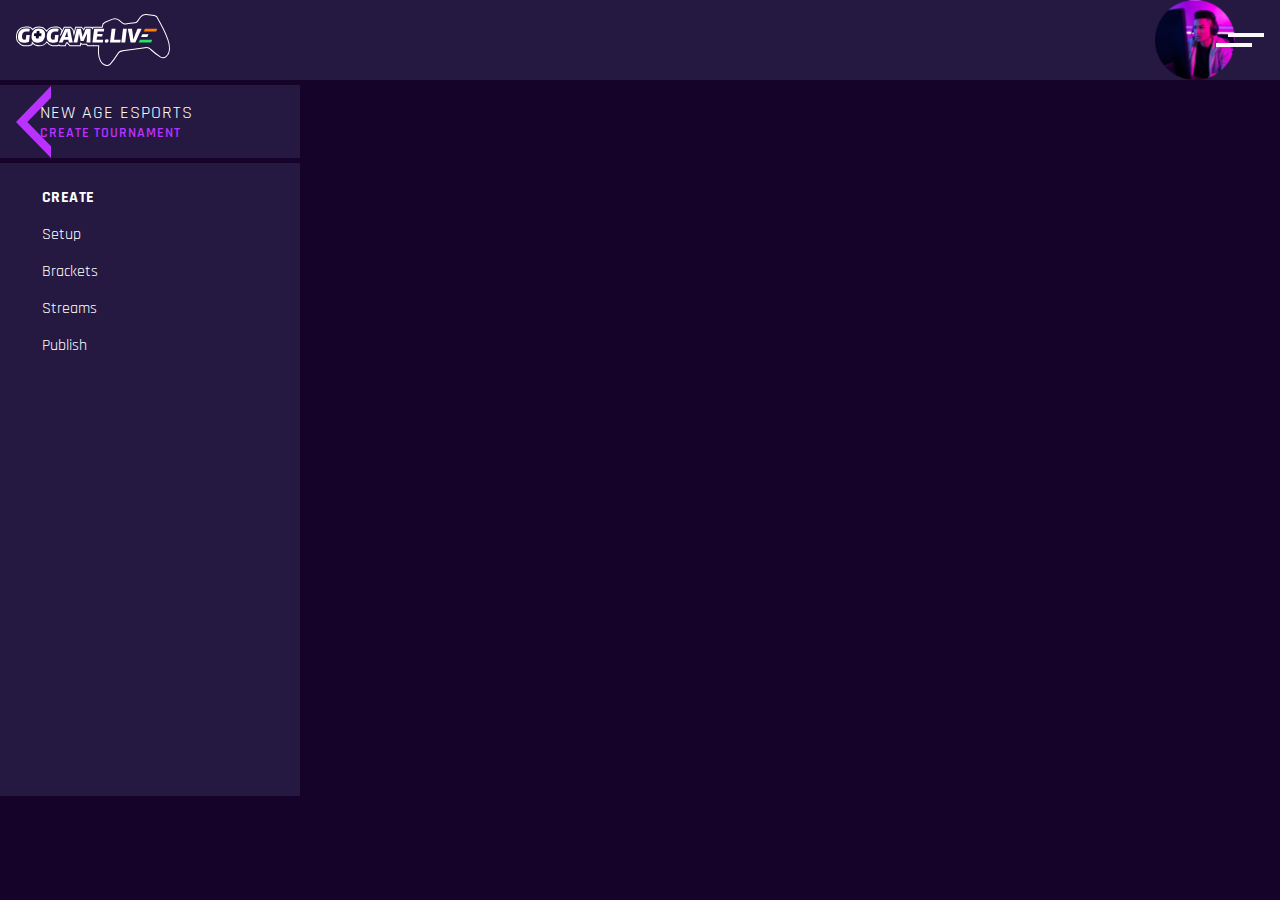
==== index.html @ 20fae4df "header-part and left-side" ====
<!DOCTYPE html>
<html lang="en">

<head>
  <meta charset="UTF-8">
  <meta http-equiv="X-UA-Compatible" content="IE=edge">
  <meta name="viewport" content="width=device-width, initial-scale=1.0">
  <link rel="stylesheet" href="./assets/css/style.css">
  <title>GoLive</title>
</head>

<body class="container full-height-grow">

  <header class="main-header">
    <nav class="main-nav">
      <a href="/" class="brand-logo">
        <img src="./assets/images/Logo.svg" />
      </a>
      <a href="/" class="player-img">
        <img src="./assets/images/player-img.svg" />
      </a>
      <a href="/" class="menu-icon">
        <img src="./assets/images/menu-icon.svg" />
      </a>
    </nav>
  </header>
  <section class="main-section">
    <div class="left-sidebar">
      <div class="new-age-esport">
        <div class="arrow-img">
          <img src="assets/images/arrow-left.svg" />
        </div>
        <div class="text-left-sidebar">
          <p class="new-age-esport-text">
            NEW AGE ESPORTS</p>
          <p class="create-tour-text">
            CREATE TOURNAMENT</p>
        </div>
      </div>
      <div class="create-share">
        <div class="create-content">
          <p class="create-share-heading">CREATE</p>
          <div>
            <p>Setup</p>
            <p>Brackets</p>
            <p>Streams</p>
            <p>Publish</p>
          </div>
        </div>
        <div class="share-content">

        </div>
      </div>
    </div>

    <div class="right-section">

    </div>
  </section>
</body>

</html>
---- assets/css/style.css ----
@import url('https://fonts.googleapis.com/css2?family=Rajdhani&display=swap');
*, *::before, *::after {
  box-sizing: border-box;
}

body {
  padding: 0;
  margin: 0;
  background-color: #16032A;
  font-family: Rajdhani;
  color: white;
  min-height: 100vh;
}

.full-height-grow {
  display: flex;
  flex-direction: column;
}

.main-nav {
  display: flex;
  background-color: #251942;
  margin: 0;
  padding: 0;
  overflow: hidden;
  /* position: fixed; */
}

.brand-logo {
  display: flex;
  align-items: center;
  margin-left: 1rem;
}

.player-img {
  display: flex;
  justify-content: space-between;
  margin-left: auto;
}

.menu-icon {
  display: flex;
  margin: 1rem;
}

.main-section {
  display: flex;
  flex-direction: row;
}

.left-sidebar {
  display: flex;
  flex-direction: column;
  overflow: hidden;
  position: fixed;
}

.new-age-esport {
  display: flex;
  background-color: #251942;
  margin-top: 0.3rem;
  min-width: 18.75rem;
}

.arrow-img {
  display: flex;
  margin-top: 0.05rem;
  margin-left: 1rem;
}

.text-left-sidebar {
  margin: 1rem;
  text-align: left;
}

.new-age-esport-text {
  margin: 0;
  font-size: 18px;
  font-weight: normal;
  letter-spacing: 1px;
}

.create-tour-text {
  margin: 0;
  font-size: 14px;
  color: #BA32FF;
  font-weight: 600;
  letter-spacing: 1px;
}

.create-share {
  display: flex;
  flex-direction: column;
  background-color: #251942;
  margin-top: 0.3rem;
  min-width: 18.75rem;
  min-height: 39.563rem;
  padding-left: 2.6rem;
  padding-top: 0.5rem;
  text-align: left;
}

.create-share-heading {
  font-weight: bold;
  letter-spacing: 0.56px;
}
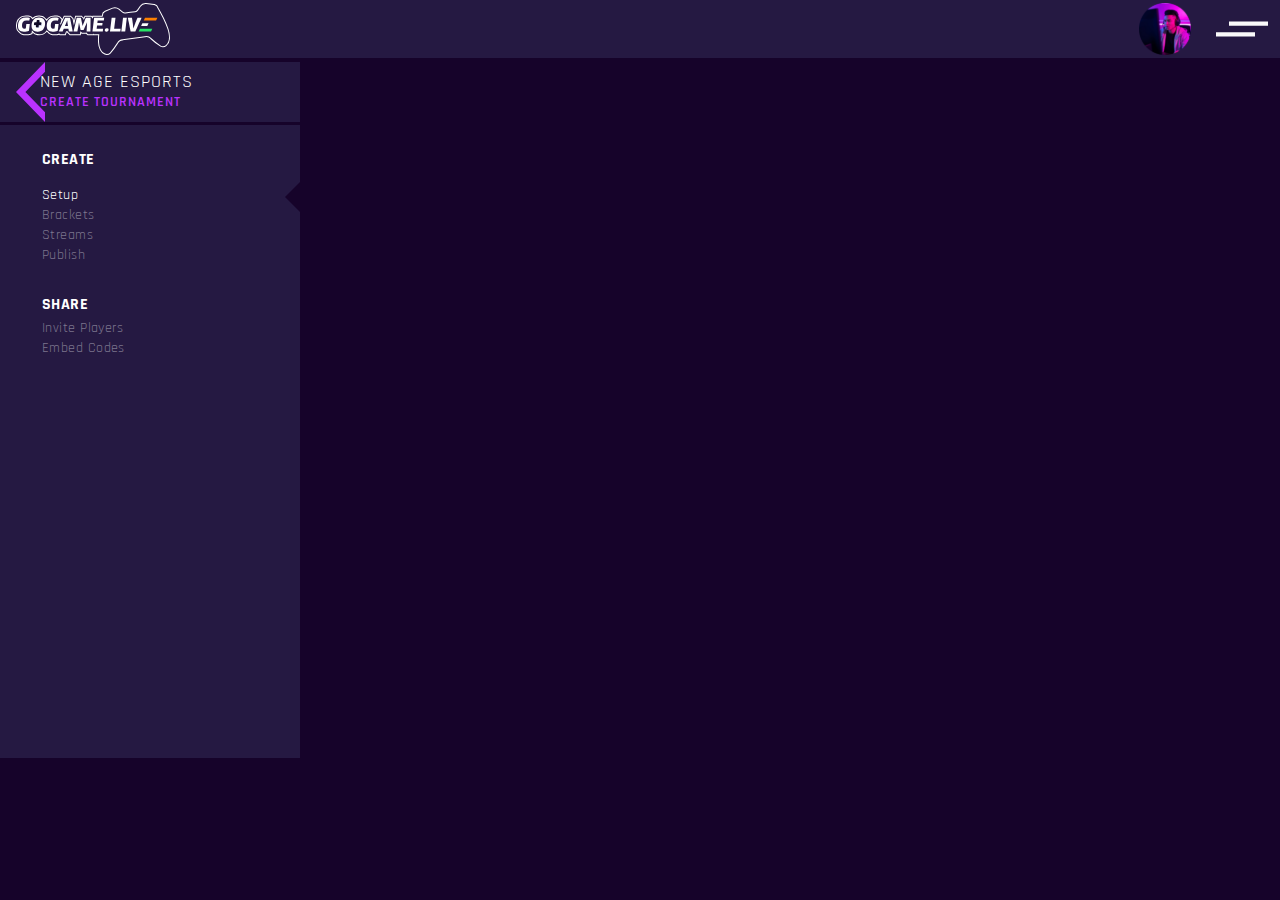
==== commit d1a2904f: "left sidebar with arrow" ====
--- a/index.html
+++ b/index.html
@@ -17,7 +17,7 @@
         <img src="./assets/images/Logo.svg" />
       </a>
       <a href="/" class="player-img">
-        <img src="./assets/images/player-img.svg" />
+        <img class="player-images" src="./assets/images/player-img.svg" />
       </a>
       <a href="/" class="menu-icon">
         <img src="./assets/images/menu-icon.svg" />
@@ -37,18 +37,27 @@
             CREATE TOURNAMENT</p>
         </div>
       </div>
-      <div class="create-share">
+      <div class="create-share box arrow-right">
         <div class="create-content">
           <p class="create-share-heading">CREATE</p>
-          <div>
+          <div class="create-share-sub">
             <p>Setup</p>
-            <p>Brackets</p>
-            <p>Streams</p>
-            <p>Publish</p>
+
+            <div class="create-share-content">
+              <p class="create-share-subcontent">Brackets</p>
+              <p class="create-share-subcontent">Streams</p>
+              <p class="create-share-subcontent">Publish</p>
+            </div>
           </div>
         </div>
-        <div class="share-content">
-
+        <div class="share-content ">
+          <p class="create-share-heading">SHARE</p>
+          <div class="create-share-sub">
+            <div class="create-share-content">
+              <p class="create-share-subcontent">Invite Players</p>
+              <p class="create-share-subcontent">Embed Codes</p>
+            </div>
+          </div>
         </div>
       </div>
     </div>
--- a/assets/css/style.css
+++ b/assets/css/style.css
@@ -17,19 +17,26 @@
   flex-direction: column;
 }
 
+.main-header {
+  position: fixed;
+  /* top: 0; */
+  /* left: 0; */
+  /* margin: auto; */
+  width: 100%;
+}
+
 .main-nav {
   display: flex;
   background-color: #251942;
   margin: 0;
   padding: 0;
-  overflow: hidden;
-  /* position: fixed; */
 }
 
 .brand-logo {
   display: flex;
   align-items: center;
-  margin-left: 1rem;
+  /* margin-left: 1rem; */
+  margin: 0.2rem 1rem;
 }
 
 .player-img {
@@ -38,9 +45,15 @@
   margin-left: auto;
 }
 
+.player-images{
+  /* padding: 0rem; */
+  margin: 0.2rem 1rem;
+}
+
 .menu-icon {
   display: flex;
-  margin: 1rem;
+  /* margin: 1rem; */
+  margin: 0.2rem 1rem;
 }
 
 .main-section {
@@ -51,6 +64,7 @@
 .left-sidebar {
   display: flex;
   flex-direction: column;
+  margin-top: 3.85rem;
   overflow: hidden;
   position: fixed;
 }
@@ -58,8 +72,8 @@
 .new-age-esport {
   display: flex;
   background-color: #251942;
-  margin-top: 0.3rem;
   min-width: 18.75rem;
+  min-height: 3.75rem;
 }
 
 .arrow-img {
@@ -69,7 +83,7 @@
 }
 
 .text-left-sidebar {
-  margin: 1rem;
+  margin: 0.5rem 0.5rem 0.5rem 1rem;
   text-align: left;
 }
 
@@ -89,10 +103,8 @@
 }
 
 .create-share {
-  display: flex;
-  flex-direction: column;
   background-color: #251942;
-  margin-top: 0.3rem;
+  margin-top: 0.2rem;
   min-width: 18.75rem;
   min-height: 39.563rem;
   padding-left: 2.6rem;
@@ -100,7 +112,37 @@
   text-align: left;
 }
 
+.create-share.arrow-right:after {
+  content: " ";
+  position: absolute;
+  right: 0px;
+  top: 120px;
+  border-top: 15px solid transparent;
+  border-right: 15px solid #16032A;
+  border-left: none;
+  border-bottom: 15px solid transparent;
+}
+
 .create-share-heading {
   font-weight: bold;
   letter-spacing: 0.56px;
+}
+
+.create-share-sub{
+  font-size: 14px;
+  font-weight: medium;
+  letter-spacing: 0.49px;
+  margin: 0;
+}
+
+.create-share-content{
+  color: #7C758D;
+}
+
+.create-share-subcontent{
+  margin-top: -12px;
+}
+
+.share-content{
+  margin-top: 30px;
 }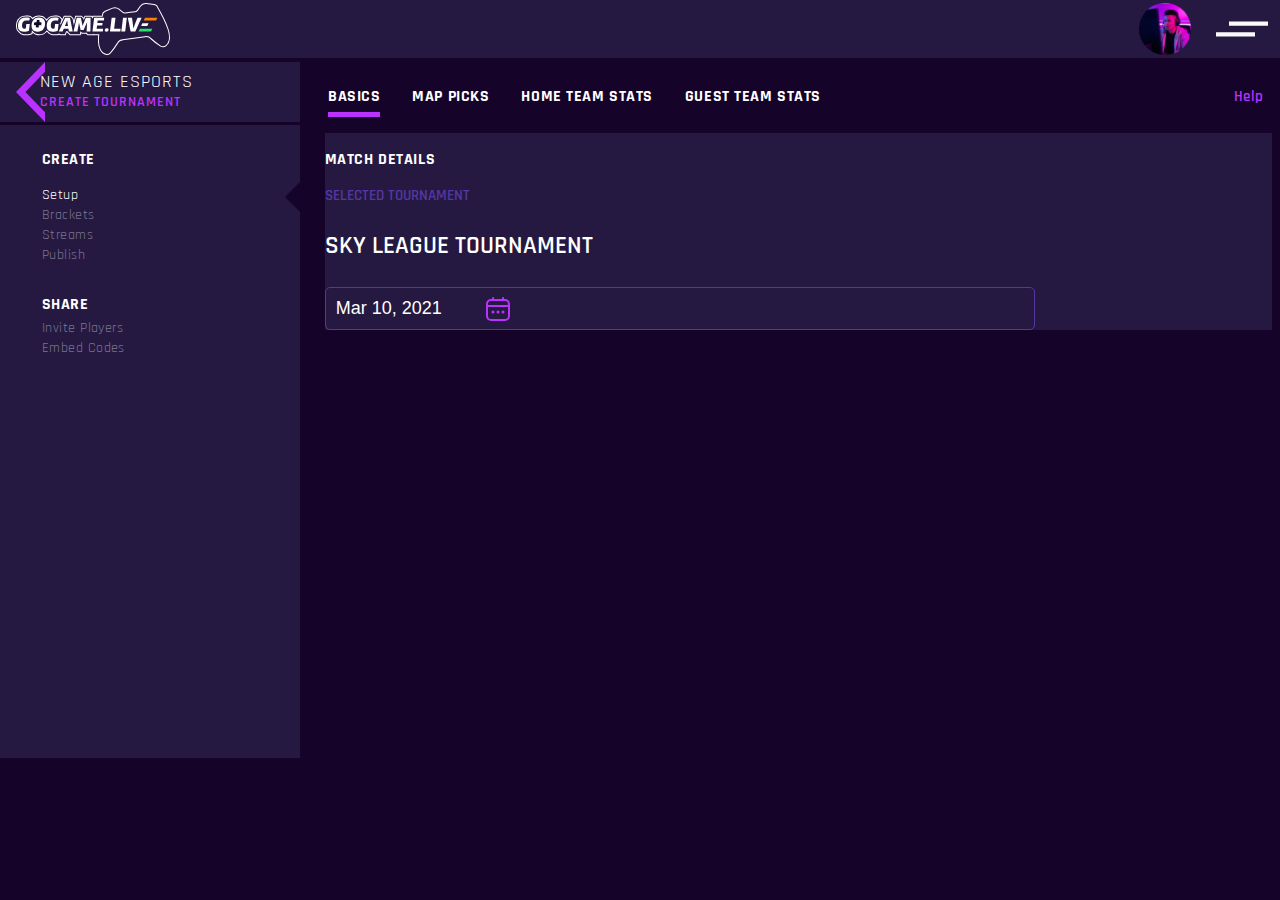
==== commit 3bec71e2: "bsaics page" ====
--- a/index.html
+++ b/index.html
@@ -25,7 +25,7 @@
     </nav>
   </header>
   <section class="main-section">
-    <div class="left-sidebar">
+    <div class="left-parameter left-sidebar">
       <div class="new-age-esport">
         <div class="arrow-img">
           <img src="assets/images/arrow-left.svg" />
@@ -42,7 +42,6 @@
           <p class="create-share-heading">CREATE</p>
           <div class="create-share-sub">
             <p>Setup</p>
-
             <div class="create-share-content">
               <p class="create-share-subcontent">Brackets</p>
               <p class="create-share-subcontent">Streams</p>
@@ -63,6 +62,33 @@
     </div>
 
     <div class="right-section">
+      <div class="secondary-head">
+        <ul class="list-under-bar">
+          <li><a href="./index.html" class="left-head current">BASICS</a></li>
+          <li><a href="#" class="left-head">MAP PICKS</a></li>
+          <li><a href="#" class="left-head">HOME TEAM STATS</a></li>
+          <li><a href="#" class="left-head">GUEST TEAM STATS</a></li>
+
+          <div class="help-text">
+            <a href="#">Help</a>
+          </div>
+        </ul>
+      </div>
+
+      <div class="basics">
+        <div class="match-details">
+          <p class="create-share-heading">MATCH DETAILS</p>
+          <p class="selected-tour">SELECTED TOURNAMENT</p>
+          <p class="sky-league-tour">SKY LEAGUE TOURNAMENT</p>
+
+          <div class="input-field">
+            <input type="calender" class="input-class" name="search" value="Mar 10, 2021" />
+            <img class="calender-icon" src="./assets/images/fi-rr-calendar.svg" />
+          </div>
+        </div>
+      </div>
+    </div>
+
 
     </div>
   </section>
--- a/assets/css/style.css
+++ b/assets/css/style.css
@@ -19,10 +19,8 @@
 
 .main-header {
   position: fixed;
-  /* top: 0; */
-  /* left: 0; */
-  /* margin: auto; */
-  width: 100%;
+  width: 100%;
+  z-index: 1;
 }
 
 .main-nav {
@@ -30,6 +28,7 @@
   background-color: #251942;
   margin: 0;
   padding: 0;
+  /* flex-shrink: 0; */
 }
 
 .brand-logo {
@@ -37,6 +36,7 @@
   align-items: center;
   /* margin-left: 1rem; */
   margin: 0.2rem 1rem;
+  cursor: pointer;
 }
 
 .player-img {
@@ -45,7 +45,7 @@
   margin-left: auto;
 }
 
-.player-images{
+.player-images {
   /* padding: 0rem; */
   margin: 0.2rem 1rem;
 }
@@ -59,14 +59,18 @@
 .main-section {
   display: flex;
   flex-direction: row;
+  flex-grow: 1;
+}
+
+.left-parameter {
+  position: fixed;
+  z-index: 1;
 }
 
 .left-sidebar {
   display: flex;
   flex-direction: column;
   margin-top: 3.85rem;
-  overflow: hidden;
-  position: fixed;
 }
 
 .new-age-esport {
@@ -113,7 +117,7 @@
 }
 
 .create-share.arrow-right:after {
-  content: " ";
+  content: "";
   position: absolute;
   right: 0px;
   top: 120px;
@@ -128,21 +132,145 @@
   letter-spacing: 0.56px;
 }
 
-.create-share-sub{
+.create-share-sub {
   font-size: 14px;
   font-weight: medium;
   letter-spacing: 0.49px;
   margin: 0;
 }
 
-.create-share-content{
+.create-share-content {
   color: #7C758D;
 }
 
-.create-share-subcontent{
+.create-share-subcontent {
   margin-top: -12px;
 }
 
-.share-content{
+.share-content {
   margin-top: 30px;
+}
+
+.right-section {
+  display: flex;
+  flex-direction: column;
+  margin-top: 3.4rem;
+  margin-left: 17rem;
+  width: 100%;
+}
+
+.secondary-head {
+  display: flex;
+  text-align: left;
+  letter-spacing: 0.56px;
+}
+
+.secondary-head ul {
+  display: flex;
+  list-style: none;
+  width: 100%;
+  margin-bottom: 0
+}
+
+.list-under-bar li {
+  margin: 1rem;
+}
+
+.secondary-head li a {
+  font-size: 16px;
+  font-weight: bold;
+  text-decoration: none;
+  color: white;
+  transition: all 0.3s ease 0s;
+}
+
+.secondary-head li a:hover {
+  color: #BA32FF;
+}
+
+.list-under-bar li a::after {
+  content: '';
+  display: block;
+  width: 0;
+  margin-top: 5px;
+  height: 5px;
+  background: #BA32FF;
+  transition: width .3s;
+}
+
+.list-under-bar li a:hover::after {
+  width: 100%;
+  transition: width .3s;
+}
+
+.list-under-bar .current::after {
+  width: 100%;
+}
+
+.help-text {
+  margin: 1rem;
+  margin-left: auto;
+}
+
+.help-text a {
+  font-weight: 600;
+  font-size: 15px;
+  color: #BA32FF;
+  text-decoration: none;
+  margin-left: auto;
+  /* font-size: 16px;
+  font-weight: bold; */
+  /* color: white; */
+  /* text-decoration: none; */
+  /* text-transform: uppercase; */
+}
+
+.basics {
+  display: flex;
+  flex-direction: column;
+  width: 94%;
+  margin-left: 3.3rem;
+}
+
+.match-details {
+  background-color: #251942;
+  /* background: #21123A 0% 0% no-repeat padding-box; */
+  /* min-width: 50%;
+  min-height: 3.75rem; */
+}
+
+.selected-tour {
+  color: #5637A2;
+  font-size: 15px;
+  font-weight: 600;
+}
+
+.sky-league-tour {
+  font-size: 25px;
+  font-weight: 600;
+  letter-spacing: 0px;
+}
+
+.input-class {
+  border: 1px solid #5637A2;
+  border-radius: 5px;
+  background-color: transparent;
+  font-size: 18px;
+  color: white;
+  font-weight: 100;
+  width: 100%;
+  padding: 10px;
+  outline: none;
+}
+
+.input-field{
+  display: flex;
+  width: 75%;
+}
+
+.calender-icon{
+  padding: 0.6rem;
+  position: absolute;
+  z-index: 2;
+  transform: translateX(9.5rem);
 }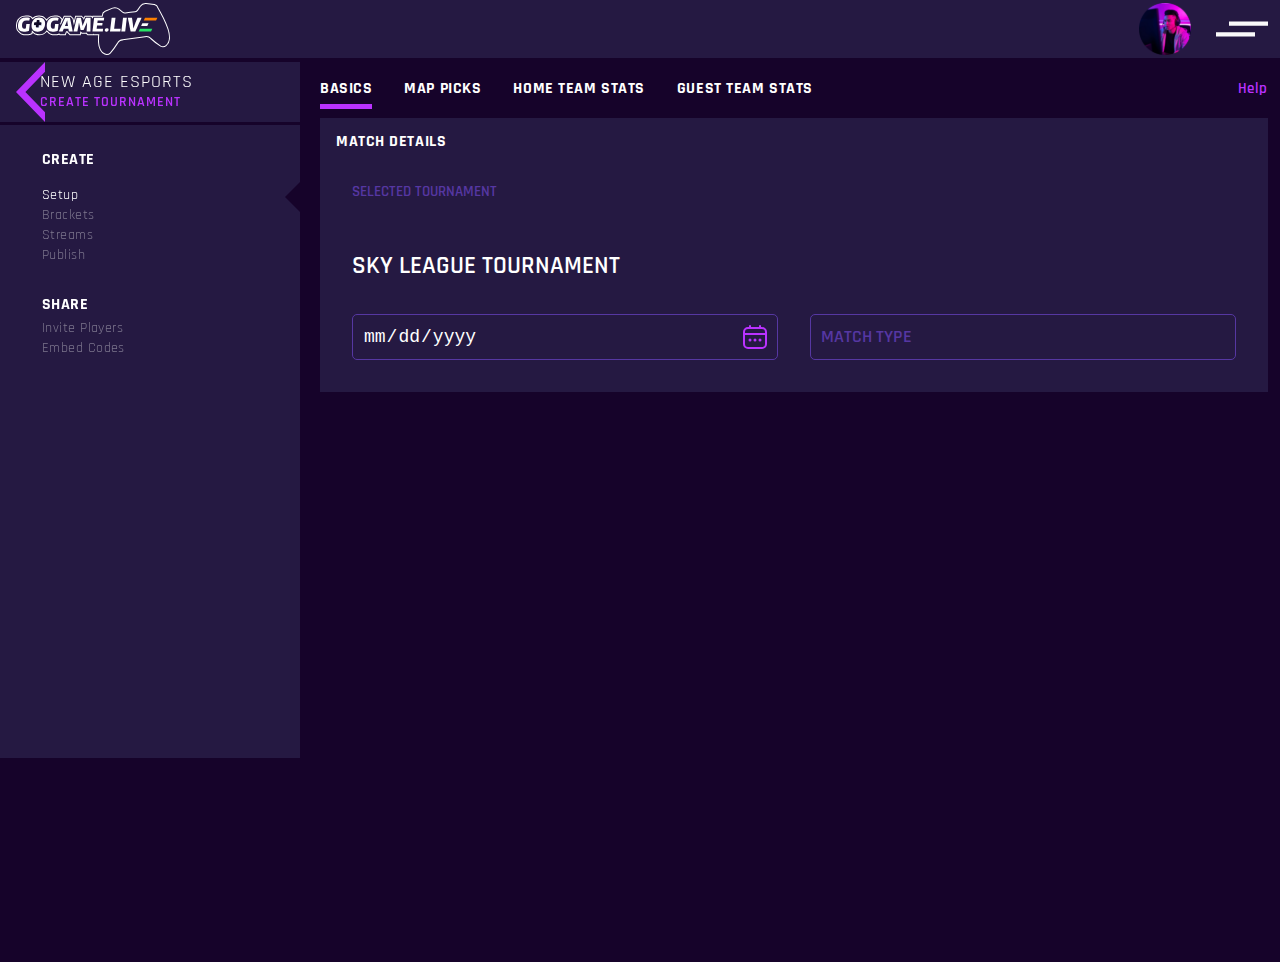
==== commit 7881ebb3: "right section updation" ====
--- a/index.html
+++ b/index.html
@@ -77,13 +77,18 @@
 
       <div class="basics">
         <div class="match-details">
-          <p class="create-share-heading">MATCH DETAILS</p>
+          <p class="basics-heading">MATCH DETAILS</p>
           <p class="selected-tour">SELECTED TOURNAMENT</p>
           <p class="sky-league-tour">SKY LEAGUE TOURNAMENT</p>
+          <div class="input-row">
+            <div class="input-field">
+              <input type="date" class="input-class" name="date"/>
+            </div>
 
-          <div class="input-field">
-            <input type="calender" class="input-class" name="search" value="Mar 10, 2021" />
-            <img class="calender-icon" src="./assets/images/fi-rr-calendar.svg" />
+            <div class="input-field">
+              <input type="text" name="match-type" class="input-class" placeholder="match type">
+            </div>
+
           </div>
         </div>
       </div>
--- a/assets/css/style.css
+++ b/assets/css/style.css
@@ -1,15 +1,18 @@
-@import url('https://fonts.googleapis.com/css2?family=Rajdhani&display=swap');
-*, *::before, *::after {
+@import url("https://fonts.googleapis.com/css2?family=Rajdhani&display=swap");
+*,
+*::before,
+*::after {
   box-sizing: border-box;
 }
 
 body {
   padding: 0;
   margin: 0;
-  background-color: #16032A;
+  background-color: #16032a;
   font-family: Rajdhani;
   color: white;
   min-height: 100vh;
+  overflow-x: hidden;
 }
 
 .full-height-grow {
@@ -64,13 +67,14 @@
 
 .left-parameter {
   position: fixed;
-  z-index: 1;
+  z-index: 2;
 }
 
 .left-sidebar {
-  display: flex;
+  /* display: flex; */
   flex-direction: column;
-  margin-top: 3.85rem;
+  /* position: relative; */
+  top: 3.85rem;
 }
 
 .new-age-esport {
@@ -101,7 +105,7 @@
 .create-tour-text {
   margin: 0;
   font-size: 14px;
-  color: #BA32FF;
+  color: #ba32ff;
   font-weight: 600;
   letter-spacing: 1px;
 }
@@ -122,7 +126,7 @@
   right: 0px;
   top: 120px;
   border-top: 15px solid transparent;
-  border-right: 15px solid #16032A;
+  border-right: 15px solid #16032a;
   border-left: none;
   border-bottom: 15px solid transparent;
 }
@@ -140,7 +144,7 @@
 }
 
 .create-share-content {
-  color: #7C758D;
+  color: #7c758d;
 }
 
 .create-share-subcontent {
@@ -152,15 +156,16 @@
 }
 
 .right-section {
-  display: flex;
+  /* display: flex; */
   flex-direction: column;
-  margin-top: 3.4rem;
-  margin-left: 17rem;
+  position: relative;
+  top: 3.85rem;
+  left: 19rem;
   width: 100%;
 }
 
 .secondary-head {
-  display: flex;
+  /* display: flex; */
   text-align: left;
   letter-spacing: 0.56px;
 }
@@ -168,12 +173,14 @@
 .secondary-head ul {
   display: flex;
   list-style: none;
-  width: 100%;
-  margin-bottom: 0
+  /* position: relative; */
+  width: calc(100% - 18.75rem);
+  padding: initial;
+  margin: initial;
 }
 
 .list-under-bar li {
-  margin: 1rem;
+  margin: 1rem 1rem 0rem 1rem;
 }
 
 .secondary-head li a {
@@ -185,22 +192,22 @@
 }
 
 .secondary-head li a:hover {
-  color: #BA32FF;
+  color: #ba32ff;
 }
 
 .list-under-bar li a::after {
-  content: '';
+  content: "";
   display: block;
   width: 0;
   margin-top: 5px;
   height: 5px;
-  background: #BA32FF;
-  transition: width .3s;
+  background: #ba32ff;
+  transition: width 0.3s;
 }
 
 .list-under-bar li a:hover::after {
   width: 100%;
-  transition: width .3s;
+  transition: width 0.3s;
 }
 
 .list-under-bar .current::after {
@@ -215,7 +222,7 @@
 .help-text a {
   font-weight: 600;
   font-size: 15px;
-  color: #BA32FF;
+  color: #ba32ff;
   text-decoration: none;
   margin-left: auto;
   /* font-size: 16px;
@@ -226,33 +233,47 @@
 }
 
 .basics {
-  display: flex;
+  /* display: flex; */
   flex-direction: column;
-  width: 94%;
-  margin-left: 3.3rem;
+  position: relative;
+  width: calc(100% - 20.75rem);
+  left: 1rem;
+  top: 0.2rem;
+  /* margin-right: 1rem; */
+}
+
+.basics-heading {
+  font: normal normal bold 16px/16px Rajdhani;
+  letter-spacing: 0.56px;
+  color: #ffffff;
+  text-transform: uppercase;
+  margin: 0;
 }
 
 .match-details {
   background-color: #251942;
-  /* background: #21123A 0% 0% no-repeat padding-box; */
-  /* min-width: 50%;
-  min-height: 3.75rem; */
+  padding: 1rem;
 }
 
 .selected-tour {
-  color: #5637A2;
-  font-size: 15px;
-  font-weight: 600;
+  padding: 1rem;
+  font: normal normal 600 15px/52px Rajdhani;
+  letter-spacing: 0px;
+  color: #5637a2;
+  text-transform: uppercase;
+  margin: 0;
 }
 
 .sky-league-tour {
   font-size: 25px;
   font-weight: 600;
   letter-spacing: 0px;
+  padding: 1rem;
+  margin: 0;
 }
 
 .input-class {
-  border: 1px solid #5637A2;
+  border: 1px solid #5637a2;
   border-radius: 5px;
   background-color: transparent;
   font-size: 18px;
@@ -260,17 +281,41 @@
   font-weight: 100;
   width: 100%;
   padding: 10px;
-  outline: none;
-}
-
-.input-field{
+  outline-color: #ba32ff;
+}
+
+.input-field {
   display: flex;
   width: 75%;
-}
-
-.calender-icon{
+  padding: 1rem;
+  margin: 0;
+}
+
+.calender-icon {
   padding: 0.6rem;
   position: absolute;
-  z-index: 2;
+  z-index: 1;
   transform: translateX(9.5rem);
-}+}
+
+.input-row {
+  display: flex;
+}
+
+input[type="date"]::-webkit-calendar-picker-indicator {
+  color: rgba(0, 0, 0, 0);
+  opacity: 1;
+  display: block;
+  background: url("../images/fi-rr-calendar.svg") no-repeat;
+  width: 20px;
+  height: 20px;
+  border-width: thin;
+}
+
+input::placeholder {
+  font: normal normal 600 18px/52px Rajdhani;
+  letter-spacing: 0px;
+  color: #5637a2;
+  text-transform: uppercase;
+  opacity: 1;
+}
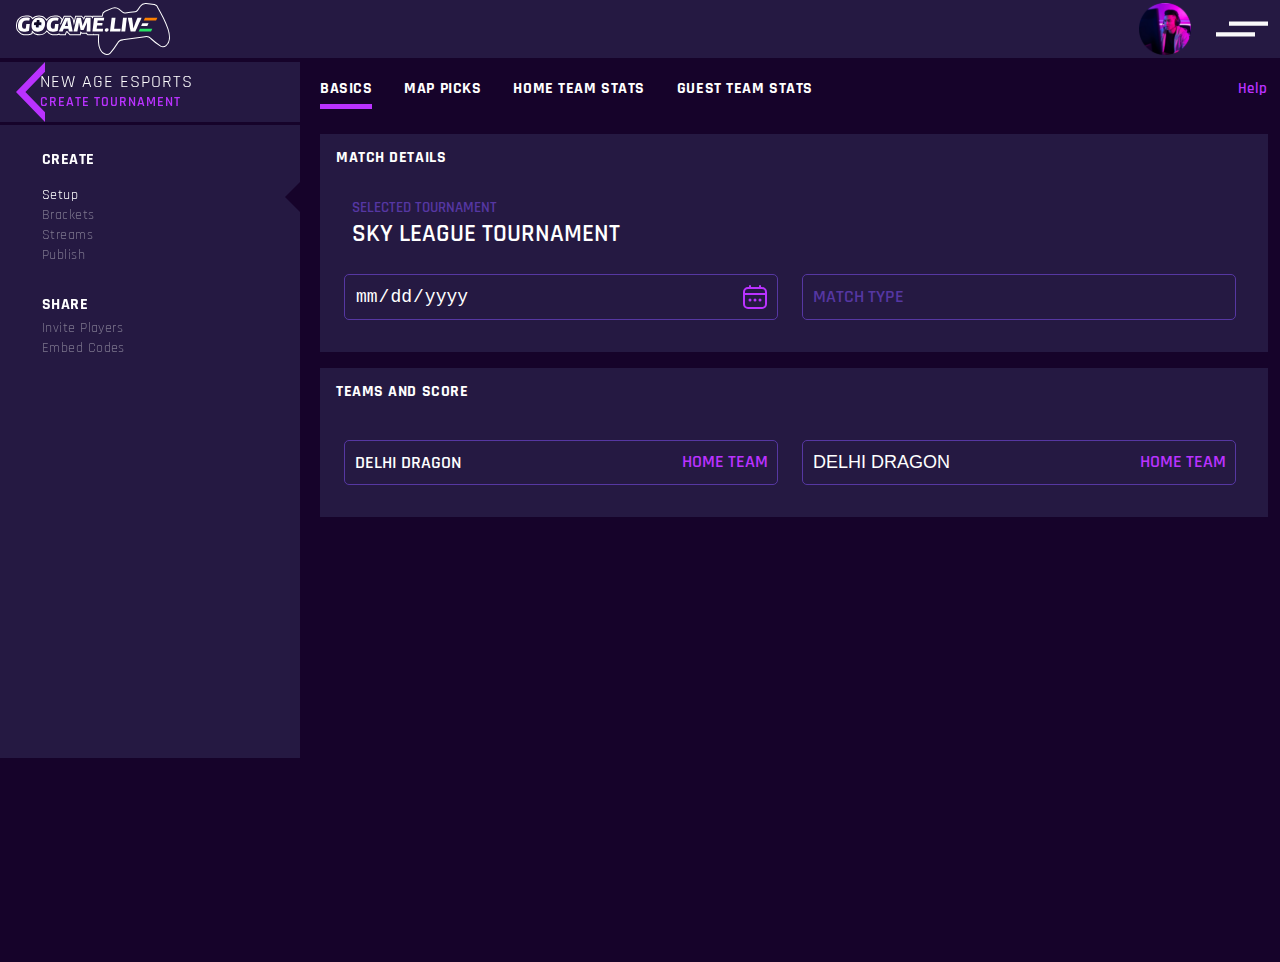
==== commit 777801ac: "input-field update" ====
--- a/index.html
+++ b/index.html
@@ -82,7 +82,7 @@
           <p class="sky-league-tour">SKY LEAGUE TOURNAMENT</p>
           <div class="input-row">
             <div class="input-field">
-              <input type="date" class="input-class" name="date"/>
+              <input type="date" class="input-class" name="date" />
             </div>
 
             <div class="input-field">
@@ -90,6 +90,45 @@
             </div>
 
           </div>
+        </div>
+
+        <div class="match-details">
+          <p class="basics-heading2">TEAMS AND SCORE</p>
+          <div class="input-row">
+            <div class="dropdown">
+              <input type="drop" class="input-class-drop" name="date" value="DELHI DRAGON" />
+              <button class="dropbtn">Home team</button>
+              <div class="dropdown-content">
+                <a href="#">Link 1</a>
+                <a href="#">Link 2</a>
+                <a href="#">Link 3</a>
+              </div>
+            </div>
+            <div class="dropdown">
+              <input type="text" class="input-class-drop" name="date" value="DELHI DRAGON" />
+              <button class="dropbtn">Home team</button>
+              <div class="dropdown-content">
+                <a href="#">Link 1</a>
+                <a href="#">Link 2</a>
+                <a href="#">Link 3</a>
+              </div>
+            </div>
+            
+            <!-- <div class="input-field">
+              <input type="text" name="match-type" class="input-class" placeholder="match type">
+            </div> -->
+          </div>
+
+          <!-- <div class="input-row">
+            <div class="input-field">
+              <input type="date" class="input-class" name="date"/>
+            </div>
+
+            <div class="input-field">
+              <input type="text" name="match-type" class="input-class" placeholder="match type">
+            </div> -->
+
+          <!-- </div> -->
         </div>
       </div>
     </div>
--- a/assets/css/style.css
+++ b/assets/css/style.css
@@ -238,7 +238,7 @@
   position: relative;
   width: calc(100% - 20.75rem);
   left: 1rem;
-  top: 0.2rem;
+  top: 1.2rem;
   /* margin-right: 1rem; */
 }
 
@@ -248,15 +248,26 @@
   color: #ffffff;
   text-transform: uppercase;
   margin: 0;
+  padding-bottom: 1rem;
+}
+
+.basics-heading2 {
+  font: normal normal bold 16px/16px Rajdhani;
+  letter-spacing: 0.56px;
+  color: #ffffff;
+  text-transform: uppercase;
+  margin: 0;
+  padding-bottom: 2rem;
 }
 
 .match-details {
   background-color: #251942;
   padding: 1rem;
+  margin-bottom: 1rem;
 }
 
 .selected-tour {
-  padding: 1rem;
+  padding: 0rem 1rem 0rem 1rem;
   font: normal normal 600 15px/52px Rajdhani;
   letter-spacing: 0px;
   color: #5637a2;
@@ -268,8 +279,8 @@
   font-size: 25px;
   font-weight: 600;
   letter-spacing: 0px;
-  padding: 1rem;
-  margin: 0;
+  padding: 0rem 1rem 0rem 1rem;
+  margin: -1rem 0rem 1rem 0rem;
 }
 
 .input-class {
@@ -287,7 +298,7 @@
 .input-field {
   display: flex;
   width: 75%;
-  padding: 1rem;
+  padding: 0.5rem 1rem 1rem 0.5rem;
   margin: 0;
 }
 
@@ -310,6 +321,14 @@
   width: 20px;
   height: 20px;
   border-width: thin;
+  cursor: pointer;
+}
+
+input[type="drop"] {
+  font: normal normal 600 18px Rajdhani;
+  letter-spacing: 0px;
+  color: #ffffff;
+  text-transform: uppercase;
 }
 
 input::placeholder {
@@ -319,3 +338,67 @@
   text-transform: uppercase;
   opacity: 1;
 }
+
+.dropbtn {
+  font: normal normal 600 18px Rajdhani;
+  letter-spacing: 0px;
+  color: #ba32ff;
+  text-transform: uppercase;
+  cursor: pointer;
+  background: none;
+  border: none;
+  padding: 0rem 1rem 0rem 1rem;
+  margin: 0;
+  cursor: pointer;
+  position: absolute;
+  top: 0;
+  right: 10px;
+  bottom: 10px;
+}
+
+.input-class-drop {
+  border: 1px solid #5637a2;
+  border-radius: 5px;
+  background-color: transparent;
+  font-size: 18px;
+  color: white;
+  font-weight: 100;
+  width: 100%;
+  padding: 10px;
+  outline-color: #ba32ff;
+}
+
+.dropdown {
+  position: relative;
+  display: flex;
+  width: 100%;
+  padding: 0.5rem 1rem 1rem 0.5rem;
+}
+
+.dropdown-content {
+  display: none;
+  position: absolute;
+  background-color: #251942;
+  width: 95.5%;
+  top: 80%;
+  z-index: 1;
+}
+
+.dropdown-content a {
+  color: white;
+  padding: 12px 16px;
+  text-decoration: none;
+  display: block;
+}
+
+.dropdown-content a:hover {
+  background-color: #ba32ff;
+}
+
+.dropdown:hover .dropdown-content {
+  display: block;
+}
+
+/* .dropdown:hover .dropbtn {
+  background-color: #3e8e41;
+} */
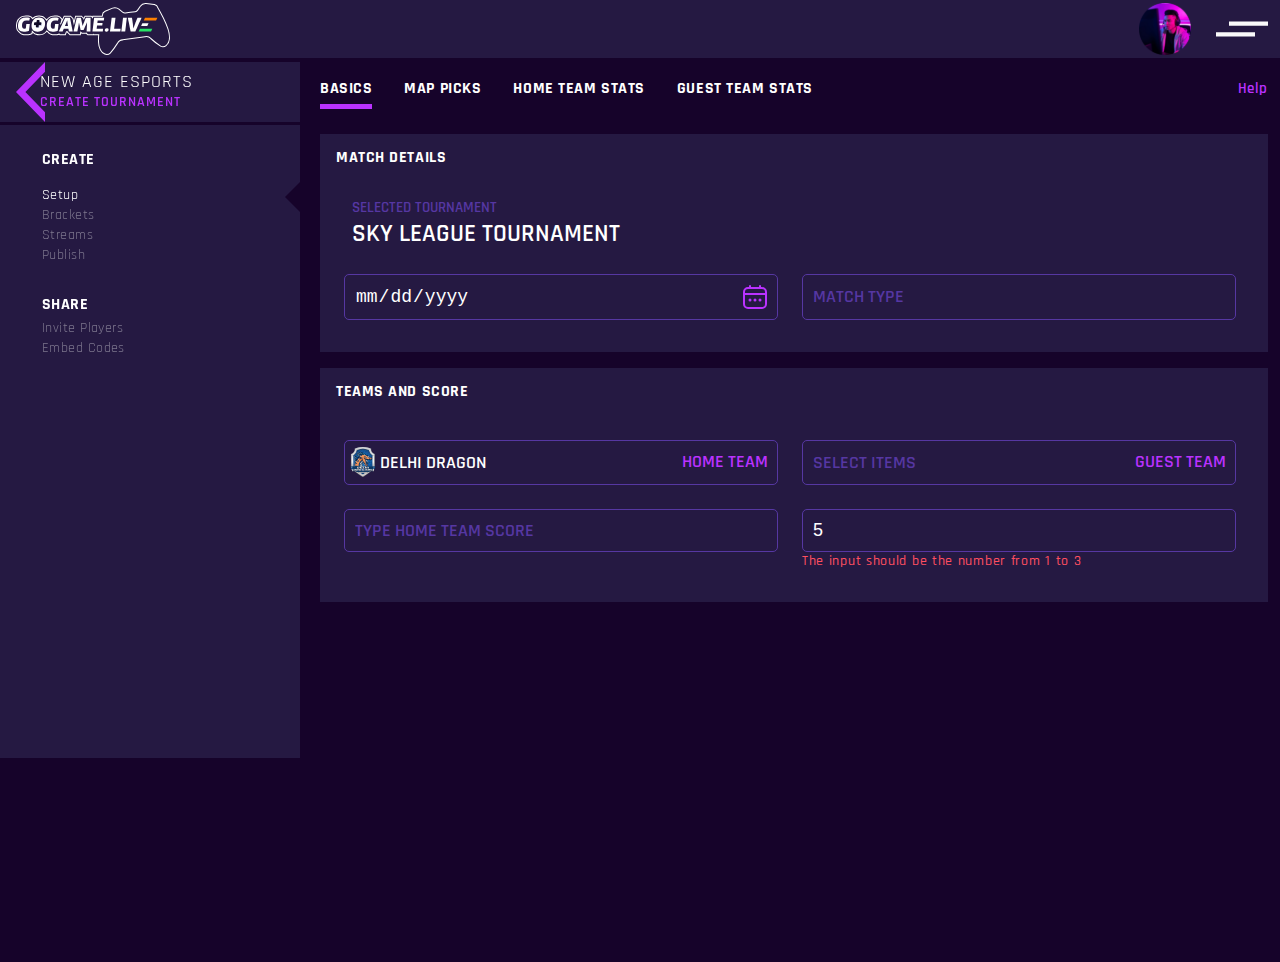
==== commit 33d9effe: "second input field completed" ====
--- a/index.html
+++ b/index.html
@@ -96,41 +96,40 @@
           <p class="basics-heading2">TEAMS AND SCORE</p>
           <div class="input-row">
             <div class="dropdown">
-              <input type="drop" class="input-class-drop" name="date" value="DELHI DRAGON" />
+              <input type="drop" class="input-class-drop delhi-dragons-img" name="date" value="DELHI DRAGON" />
               <button class="dropbtn">Home team</button>
               <div class="dropdown-content">
-                <a href="#">Link 1</a>
-                <a href="#">Link 2</a>
-                <a href="#">Link 3</a>
+                <a href="#" class="drop-text delhi-dragons-img">DELHI DRAGON</a>
+                <a href="#" class="drop-text kolkata-triden-img">kolkata tridents</a>
               </div>
             </div>
             <div class="dropdown">
-              <input type="text" class="input-class-drop" name="date" value="DELHI DRAGON" />
-              <button class="dropbtn">Home team</button>
+              <input type="drop" class="input-class-drop" name="drop" placeholder="select items"
+                style="text-indent: 0%" />
+              <button class="dropbtn">Guest team</button>
               <div class="dropdown-content">
-                <a href="#">Link 1</a>
-                <a href="#">Link 2</a>
-                <a href="#">Link 3</a>
+                <a href="#" class="drop-text delhi-dragons-img">DELHI DRAGON</a>
+                <a href="#" class="drop-text kolkata-triden-img">kolkata tridents</a>
               </div>
             </div>
-            
-            <!-- <div class="input-field">
-              <input type="text" name="match-type" class="input-class" placeholder="match type">
-            </div> -->
           </div>
 
-          <!-- <div class="input-row">
-            <div class="input-field">
-              <input type="date" class="input-class" name="date"/>
+          <div class="input-row">
+            <div class="input-field" style="flex-direction: column;">
+              <input type="text" class="input-class" name="" placeholder="type home team score" />
             </div>
+            <div class="input-field" style="flex-direction:column">
+              <input type="number" id="number" name="number" class="input-class" required value="5"
+              pattern="[1-3]{1}"/>
+              <div class="requirements">
+                The input should be the number from 1 to 3
+              </div>
+            </div>
+          </div>
 
-            <div class="input-field">
-              <input type="text" name="match-type" class="input-class" placeholder="match type">
-            </div> -->
-
-          <!-- </div> -->
         </div>
       </div>
+    </div>
     </div>
 
 
--- a/assets/css/style.css
+++ b/assets/css/style.css
@@ -329,6 +329,8 @@
   letter-spacing: 0px;
   color: #ffffff;
   text-transform: uppercase;
+  /* position: relative; */
+  text-indent: 6%;
 }
 
 input::placeholder {
@@ -382,6 +384,8 @@
   width: 95.5%;
   top: 80%;
   z-index: 1;
+  border: 1px solid #5637a2;
+  border-radius: 5px;
 }
 
 .dropdown-content a {
@@ -399,6 +403,37 @@
   display: block;
 }
 
-/* .dropdown:hover .dropbtn {
-  background-color: #3e8e41;
-} */
+.delhi-dragons-img {
+  display: flex;
+  flex-direction: row;
+  background: url("../images/Delhi\ Dragons.svg") no-repeat;
+  background-size: 36px;
+  background-position: 0%;
+}
+
+.kolkata-triden-img {
+  display: flex;
+  flex-direction: row;
+  background: url("../images/Kolkata\ tridents.svg") no-repeat;
+  background-size: 36px;
+  background-position: 0%;
+}
+
+.drop-text {
+  font: normal normal normal 18px Rajdhani;
+  letter-spacing: 0px;
+  color: #ffffff;
+  text-transform: uppercase;
+  text-indent: 6%;
+}
+
+input[type="number"]:invalid .requirements {
+  max-height: 200px;
+  padding: 0 30px 20px 50px;
+}
+
+.requirements {
+  font: normal normal 500 14px Rajdhani;
+  letter-spacing: 0.7px;
+  color: #ff4f61;
+}
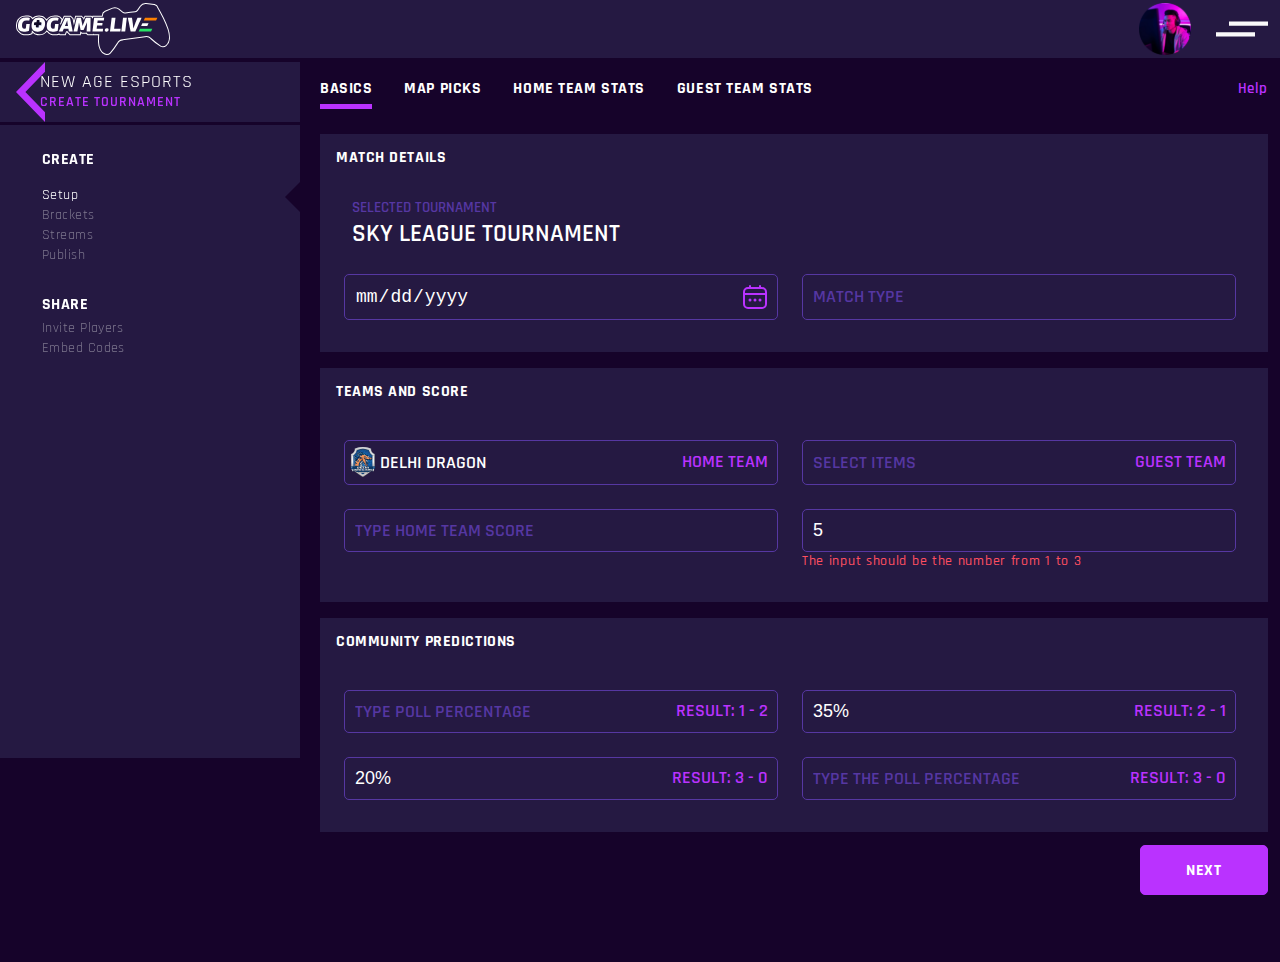
==== commit 241c3e14: "basic page completed" ====
--- a/index.html
+++ b/index.html
@@ -120,7 +120,7 @@
             </div>
             <div class="input-field" style="flex-direction:column">
               <input type="number" id="number" name="number" class="input-class" required value="5"
-              pattern="[1-3]{1}"/>
+                pattern="[1-3]{1}" />
               <div class="requirements">
                 The input should be the number from 1 to 3
               </div>
@@ -128,11 +128,39 @@
           </div>
 
         </div>
+
+        <div class="match-details">
+          <p class="basics-heading2">COMMUNITY PREDICTIONS</p>
+          <div class="input-row">
+            <div class="dropdown">
+              <input type="text" class="input-class" name="poll-percentage" placeholder="TYPE POLL PERCENTAGE" />
+              <button class="dropbtn">Result: 1 - 2</button>
+            </div>
+            <div class="dropdown">
+              <input type="text" class="input-class" name="poll-percentage" value="35%" />
+              <button class="dropbtn">Result: 2 - 1</button>
+            </div>
+          </div>
+
+          <div class="input-row">
+            <div class="dropdown">
+              <input type="text" class="input-class" name="poll-percentage" value="20%" />
+              <button class="dropbtn">Result: 3 - 0</button>
+            </div>
+            <div class="dropdown">
+              <input type="text" class="input-class" name="poll-percentage" placeholder="TYPE THE POLL PERCENTAGE" />
+              <button class="dropbtn">Result: 3 - 0</button>
+            </div>
+          </div>
+
+        </div>
       </div>
-    </div>
-    </div>
 
-
+      <div class="match-details" style="background-color: transparent; width: calc(100% - 18.75rem)">
+        <div class="web-btn">
+          <a href="./map-picks.html">next</a>
+        </div>
+      </div>
     </div>
   </section>
 </body>
--- a/assets/css/style.css
+++ b/assets/css/style.css
@@ -437,3 +437,31 @@
   letter-spacing: 0.7px;
   color: #ff4f61;
 }
+
+.web-btn{
+  display: flex;
+  margin-left: auto;
+}
+
+.web-btn a:link,
+a:visited {
+  margin-left: auto;
+  padding: 14px 25px;
+  text-align: center;
+  text-decoration: none;
+  display: inline-block;
+  background-color: #ba32ff;
+  border: 1px solid #ba32ff;
+  width: 8rem;
+  height: 3.125rem;
+  border-radius: 5px;
+  font: normal normal bold 16px Rajdhani;
+  letter-spacing: 0.56px;
+  color: #ffffff;
+  text-transform: uppercase;
+}
+
+.web-btn a:hover,
+a:active {
+  background-color: #ab16f5;
+}
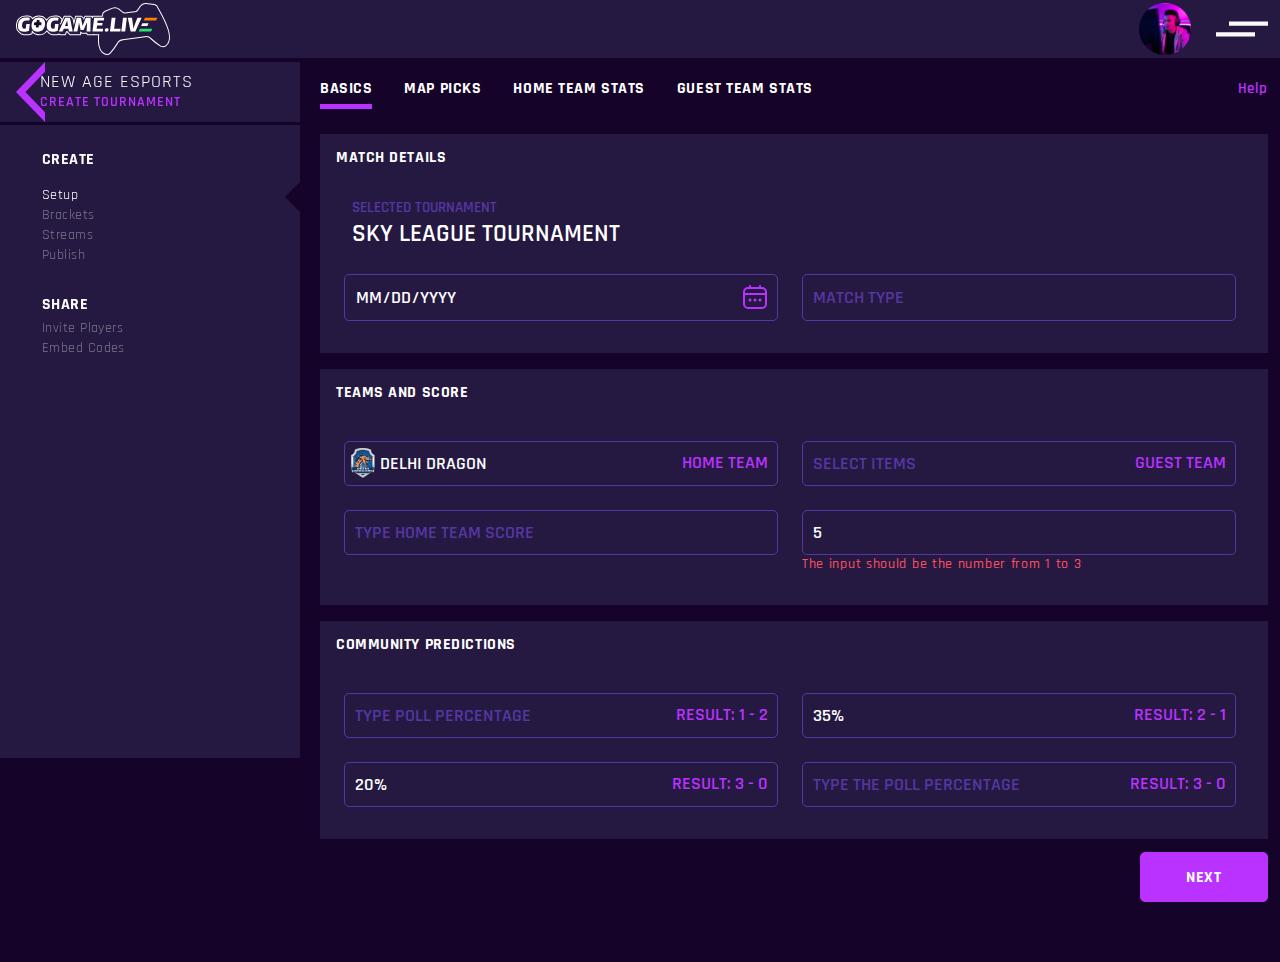
==== commit 878a3162: "3 page maximum completed" ====
--- a/index.html
+++ b/index.html
@@ -65,12 +65,12 @@
       <div class="secondary-head">
         <ul class="list-under-bar">
           <li><a href="./index.html" class="left-head current">BASICS</a></li>
-          <li><a href="#" class="left-head">MAP PICKS</a></li>
-          <li><a href="#" class="left-head">HOME TEAM STATS</a></li>
-          <li><a href="#" class="left-head">GUEST TEAM STATS</a></li>
+          <li><a href="./mappicks.html" class="left-head">MAP PICKS</a></li>
+          <li><a href="./homestats.html" class="left-head">HOME TEAM STATS</a></li>
+          <li><a href="./gueststats.html" class="left-head">GUEST TEAM STATS</a></li>
 
           <div class="help-text">
-            <a href="#">Help</a>
+            <a href="#" style="color: #ba32ff;">Help</a>
           </div>
         </ul>
       </div>
@@ -157,8 +157,8 @@
       </div>
 
       <div class="match-details" style="background-color: transparent; width: calc(100% - 18.75rem)">
-        <div class="web-btn">
-          <a href="./map-picks.html">next</a>
+        <div class="web-btn" style="margin-left: auto;">
+          <a href="./mappicks.html" style="margin-left: auto;">next</a>
         </div>
       </div>
     </div>
--- a/assets/css/style.css
+++ b/assets/css/style.css
@@ -220,16 +220,11 @@
 }
 
 .help-text a {
-  font-weight: 600;
-  font-size: 15px;
+  font: normal normal 600 15px Rajdhani;
+  letter-spacing: 0.53px;
   color: #ba32ff;
   text-decoration: none;
   margin-left: auto;
-  /* font-size: 16px;
-  font-weight: bold; */
-  /* color: white; */
-  /* text-decoration: none; */
-  /* text-transform: uppercase; */
 }
 
 .basics {
@@ -287,12 +282,14 @@
   border: 1px solid #5637a2;
   border-radius: 5px;
   background-color: transparent;
-  font-size: 18px;
-  color: white;
-  font-weight: 100;
+  font: normal normal 600 18px Rajdhani;
+  letter-spacing: 0px;
+  color: #ffffff;
+  text-transform: uppercase;
   width: 100%;
   padding: 10px;
   outline-color: #ba32ff;
+  letter-spacing: 0px;
 }
 
 .input-field {
@@ -311,6 +308,11 @@
 
 .input-row {
   display: flex;
+}
+
+.input-col {
+  display: flex;
+  flex-direction: column;
 }
 
 input[type="date"]::-webkit-calendar-picker-indicator {
@@ -438,14 +440,12 @@
   color: #ff4f61;
 }
 
-.web-btn{
-  display: flex;
-  margin-left: auto;
+.web-btn {
+  display: flex;
 }
 
 .web-btn a:link,
 a:visited {
-  margin-left: auto;
   padding: 14px 25px;
   text-align: center;
   text-decoration: none;
